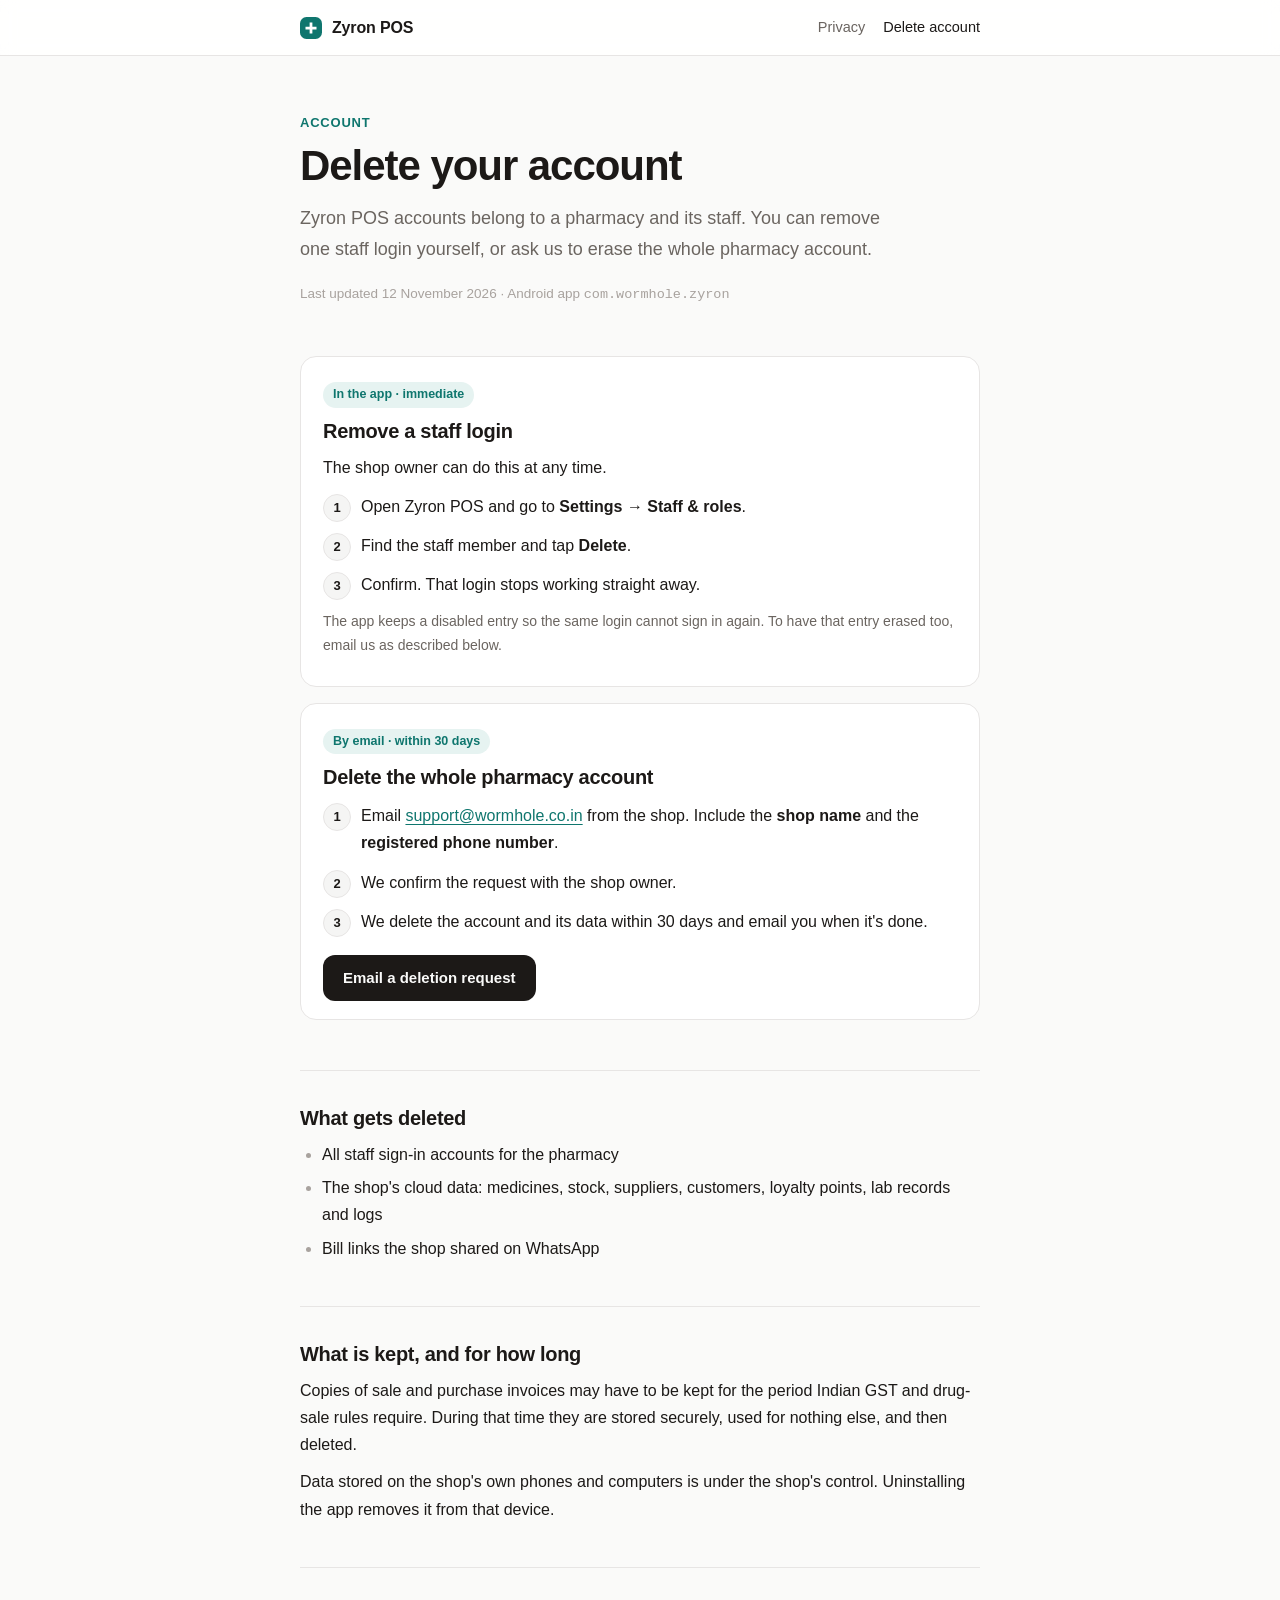
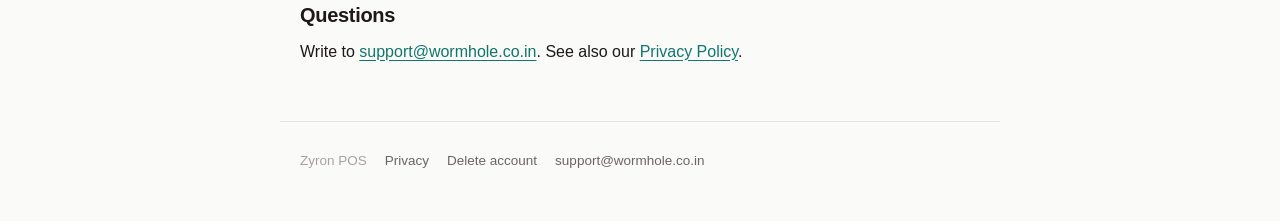
==== delete-account/index.html @ 27418847 "Privacy policy and account deletion pages for Zyron POS Co-Authored-By: Claude Opus 5.5 <noreply@ant" ====
<!doctype html>
<html lang="en">
<head>
<meta charset="utf-8">
<meta name="viewport" content="width=device-width, initial-scale=1">
<title>Delete your account · Zyron POS</title>
<meta name="description" content="How to delete a Zyron POS staff login or a whole pharmacy account, and what data is removed.">
<link rel="stylesheet" href="../style.css">
</head>
<body>
<header class="top"><div class="in">
  <a class="brand" href="../"><svg viewBox="0 0 24 24" width="22" height="22" aria-hidden="true"><rect width="24" height="24" rx="7" fill="currentColor"/><path d="M10.5 6h3v4.5H18v3h-4.5V18h-3v-4.5H6v-3h4.5z" style="fill:var(--surface)"/></svg>Zyron POS</a>
  <nav><a href="../privacy/">Privacy</a><a href="./" aria-current="page">Delete account</a></nav>
</div></header>

<main>
  <p class="eyebrow">Account</p>
  <h1>Delete your account</h1>
  <p class="lede">Zyron POS accounts belong to a pharmacy and its staff. You can remove one staff login yourself, or ask us to erase the whole pharmacy account.</p>
  <p class="meta">Last updated 12 November 2026 · Android app <code>com.wormhole.zyron</code></p>

  <section>
    <div class="card">
      <span class="tag">In the app · immediate</span>
      <h2>Remove a staff login</h2>
      <p>The shop owner can do this at any time.</p>
      <ol class="steps">
        <li>Open Zyron POS and go to <span class="path">Settings → Staff &amp; roles</span>.</li>
        <li>Find the staff member and tap <strong>Delete</strong>.</li>
        <li>Confirm. That login stops working straight away.</li>
      </ol>
      <p class="note">The app keeps a disabled entry so the same login cannot sign in again. To have that entry erased too, email us as described below.</p>
    </div>

    <div class="card">
      <span class="tag">By email · within 30 days</span>
      <h2>Delete the whole pharmacy account</h2>
      <ol class="steps">
        <li>Email <a href="mailto:support@wormhole.co.in">support@wormhole.co.in</a> from the shop. Include the <strong>shop name</strong> and the <strong>registered phone number</strong>.</li>
        <li>We confirm the request with the shop owner.</li>
        <li>We delete the account and its data within 30 days and email you when it's done.</li>
      </ol>
      <a class="btn" href="mailto:support@wormhole.co.in?subject=Delete%20my%20Zyron%20POS%20account&amp;body=Shop%20name%3A%20%0ARegistered%20phone%20number%3A%20%0A">Email a deletion request</a>
    </div>
  </section>

  <section>
    <h2>What gets deleted</h2>
    <ul>
      <li>All staff sign-in accounts for the pharmacy</li>
      <li>The shop's cloud data: medicines, stock, suppliers, customers, loyalty points, lab records and logs</li>
      <li>Bill links the shop shared on WhatsApp</li>
    </ul>
  </section>

  <section>
    <h2>What is kept, and for how long</h2>
    <p>Copies of sale and purchase invoices may have to be kept for the period Indian GST and drug-sale rules require. During that time they are stored securely, used for nothing else, and then deleted.</p>
    <p>Data stored on the shop's own phones and computers is under the shop's control. Uninstalling the app removes it from that device.</p>
  </section>

  <section>
    <h2>Questions</h2>
    <p>Write to <a href="mailto:support@wormhole.co.in">support@wormhole.co.in</a>. See also our <a href="../privacy/">Privacy Policy</a>.</p>
  </section>
</main>

<footer>
  <span>Zyron POS</span>
  <a href="../privacy/">Privacy</a>
  <a href="./">Delete account</a>
  <a href="mailto:support@wormhole.co.in">support@wormhole.co.in</a>
</footer>
</body>
</html>
---- style.css ----
:root {
  --bg: #fafaf9;
  --surface: #ffffff;
  --text: #1c1917;
  --muted: #6b6560;
  --faint: #a8a29e;
  --border: #e7e5e4;
  --soft: #f5f5f4;
  --accent: #0f766e;
  --accent-soft: #e6f3f1;
  color-scheme: light dark;
}
@media (prefers-color-scheme: dark) {
  :root {
    --bg: #0c0a09;
    --surface: #161412;
    --text: #f5f5f4;
    --muted: #a8a29e;
    --faint: #78716c;
    --border: #292524;
    --soft: #1c1917;
    --accent: #5eead4;
    --accent-soft: #10302c;
  }
}

* { box-sizing: border-box; }
html { -webkit-text-size-adjust: 100%; }
body {
  margin: 0;
  background: var(--bg);
  color: var(--text);
  font: 16px/1.7 -apple-system, BlinkMacSystemFont, "Segoe UI", Roboto, "Noto Sans", "Noto Sans Telugu", sans-serif;
  -webkit-font-smoothing: antialiased;
}
a { color: var(--accent); text-underline-offset: 3px; }
a:hover { text-decoration-thickness: 2px; }

/* Top bar */
.top { border-bottom: 1px solid var(--border); background: color-mix(in srgb, var(--surface) 85%, transparent); backdrop-filter: blur(8px); position: sticky; top: 0; z-index: 1; }
.top .in { max-width: 720px; margin: 0 auto; padding: 14px 20px; display: flex; flex-wrap: wrap; gap: 8px 20px; align-items: center; justify-content: space-between; }
.brand { display: inline-flex; align-items: center; gap: 10px; color: var(--text); text-decoration: none; font-weight: 650; letter-spacing: -.01em; }
.brand svg { color: var(--accent); }
nav { display: flex; gap: 18px; }
nav a { color: var(--muted); text-decoration: none; font-size: 14.5px; }
nav a:hover, nav a[aria-current="page"] { color: var(--text); }

/* Page */
main { max-width: 720px; margin: 0 auto; padding: 56px 20px 40px; }
.eyebrow { margin: 0; font-size: 13px; font-weight: 600; letter-spacing: .06em; text-transform: uppercase; color: var(--accent); }
h1 { margin: 8px 0 14px; font-size: clamp(30px, 6vw, 42px); line-height: 1.12; letter-spacing: -.025em; }
.lede { margin: 0; font-size: 18px; color: var(--muted); max-width: 60ch; }
.meta { margin: 18px 0 0; font-size: 13.5px; color: var(--faint); }

section { padding: 34px 0 6px; }
section + section { border-top: 1px solid var(--border); margin-top: 28px; }
h2 { margin: 0 0 10px; font-size: 20px; line-height: 1.3; letter-spacing: -.015em; }
h3 { margin: 0 0 4px; font-size: 16px; }
p { margin: 10px 0; }
ul, ol { margin: 10px 0; padding-left: 22px; }
li { margin: 6px 0; }
li::marker { color: var(--faint); }
strong { font-weight: 620; }

/* At-a-glance tiles */
.glance { display: grid; grid-template-columns: repeat(2, minmax(0, 1fr)); gap: 12px; margin: 36px 0 8px; padding: 0; list-style: none; }
.glance li { margin: 0; padding: 16px 18px; background: var(--surface); border: 1px solid var(--border); border-radius: 14px; font-size: 14.5px; color: var(--muted); line-height: 1.5; }
.glance b { display: block; margin-bottom: 2px; color: var(--text); font-size: 15px; }

/* Cards */
.card { background: var(--surface); border: 1px solid var(--border); border-radius: 16px; padding: 22px 22px 18px; margin: 16px 0; }
.card .tag { display: inline-block; margin-bottom: 10px; padding: 2px 10px; border-radius: 999px; background: var(--accent-soft); color: var(--accent); font-size: 12.5px; font-weight: 600; }
.steps { counter-reset: s; list-style: none; padding: 0; }
.steps li { counter-increment: s; position: relative; padding-left: 38px; margin: 12px 0; }
.steps li::before { content: counter(s); position: absolute; left: 0; top: 1px; width: 26px; height: 26px; border-radius: 50%; background: var(--soft); border: 1px solid var(--border); font-size: 13px; font-weight: 600; display: grid; place-items: center; color: var(--text); }
.path { font-weight: 600; white-space: nowrap; }

.btn { display: inline-flex; align-items: center; justify-content: center; min-height: 46px; padding: 0 20px; margin-top: 8px; border-radius: 12px; background: var(--text); color: var(--bg); font-weight: 600; font-size: 15px; text-decoration: none; }
.btn:hover { opacity: .9; }
.note { font-size: 14px; color: var(--muted); }

/* Links list on the home page */
.links { list-style: none; padding: 0; margin: 32px 0 0; display: grid; gap: 12px; }
.links li { margin: 0; }
.links a { display: flex; justify-content: space-between; align-items: center; gap: 16px; padding: 18px 20px; background: var(--surface); border: 1px solid var(--border); border-radius: 14px; color: var(--text); text-decoration: none; }
.links a:hover { border-color: var(--faint); }
.links span { color: var(--muted); font-size: 14px; }

footer { max-width: 720px; margin: 0 auto; padding: 28px 20px 48px; border-top: 1px solid var(--border); font-size: 13.5px; color: var(--faint); display: flex; flex-wrap: wrap; gap: 6px 18px; }
footer a { color: var(--muted); text-decoration: none; }
footer a:hover { color: var(--text); }

@media (max-width: 560px) {
  main { padding-top: 40px; }
  .glance { grid-template-columns: 1fr; }
}
@media print {
  .top, footer, .btn { display: none; }
  body { background: #fff; color: #000; }
}
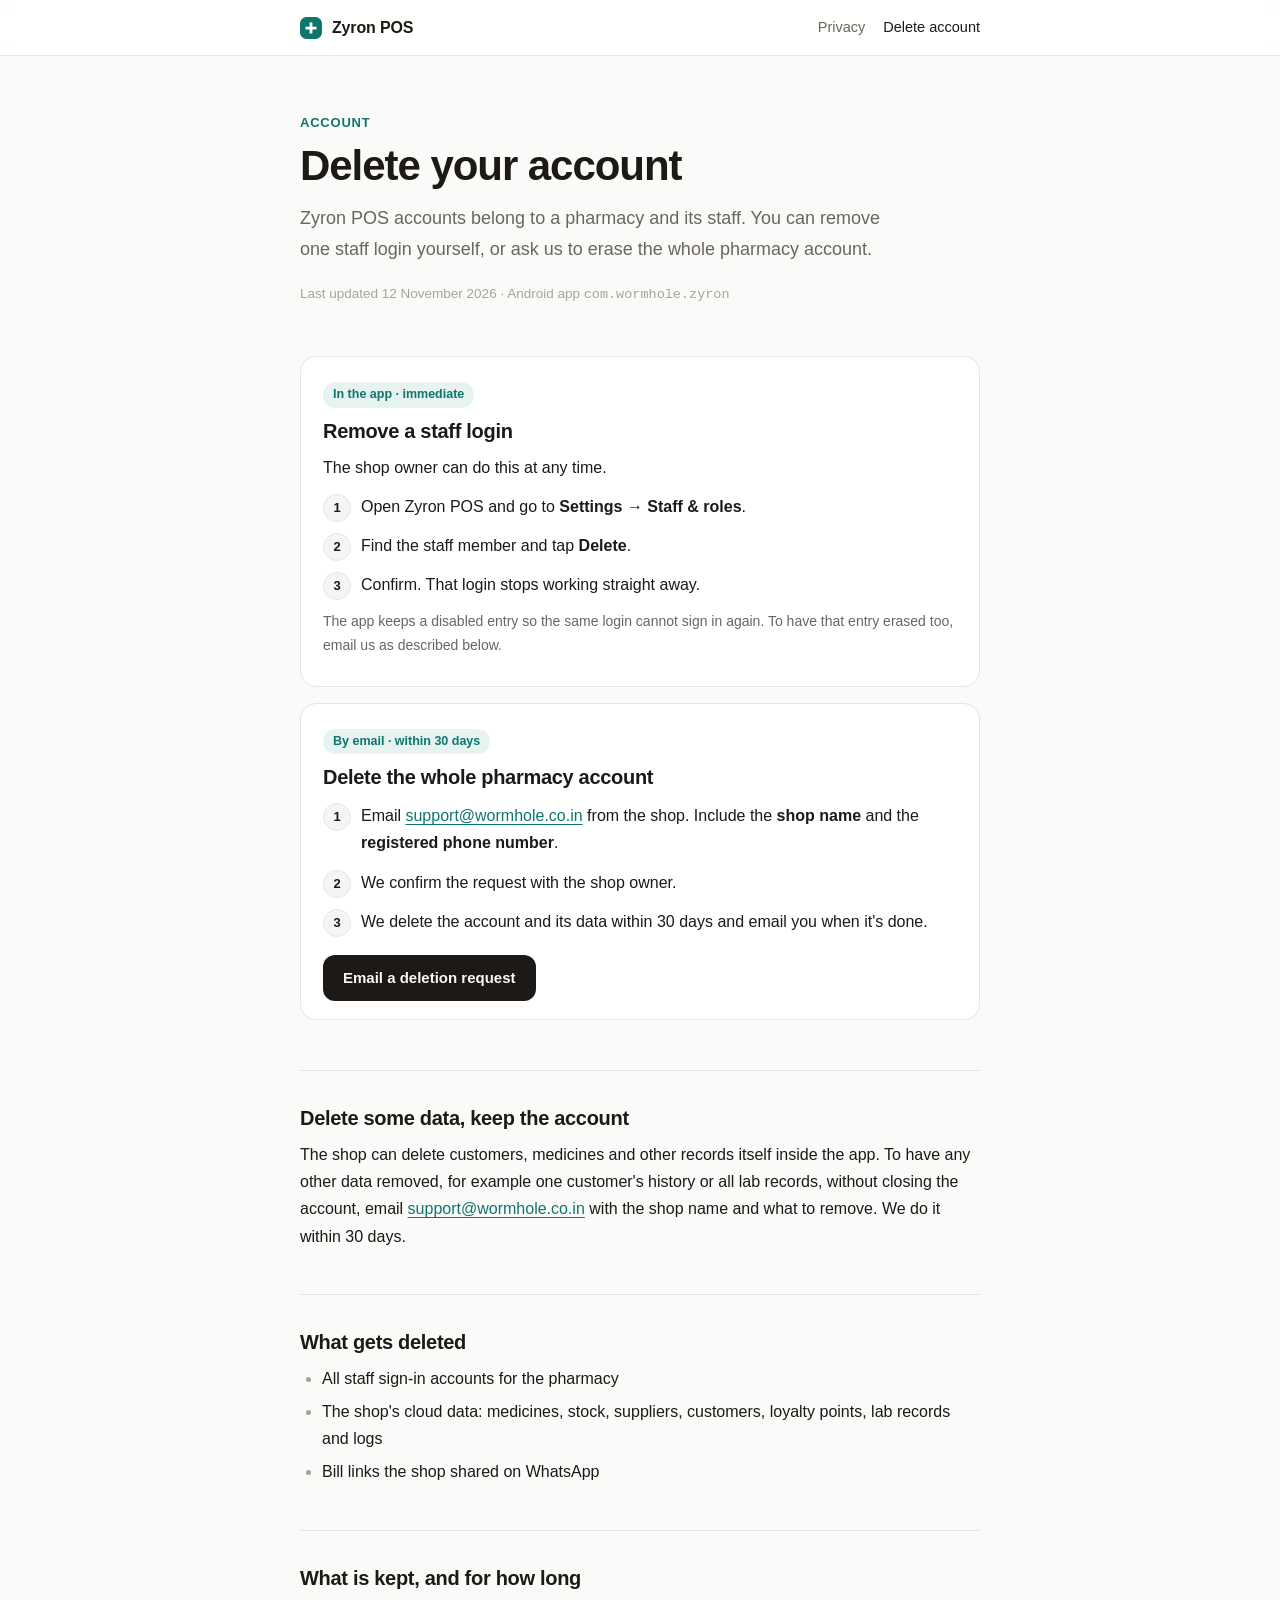
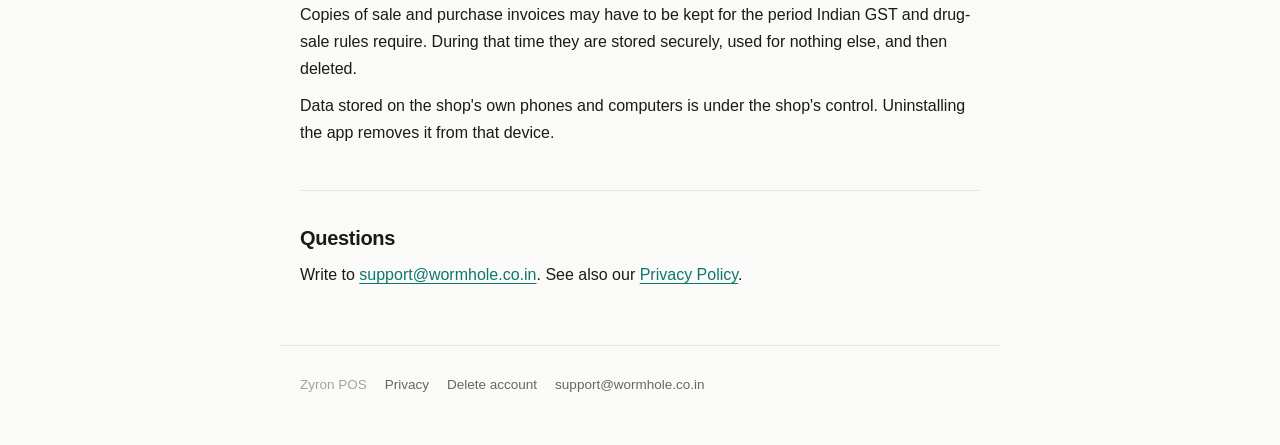
==== commit 5a5b8498: "Deletion page: how to delete some data without closing the account Co-Authored-By: Claude Opus 5.5 <" ====
--- a/delete-account/index.html
+++ b/delete-account/index.html
@@ -45,6 +45,11 @@
   </section>
 
   <section>
+    <h2>Delete some data, keep the account</h2>
+    <p>The shop can delete customers, medicines and other records itself inside the app. To have any other data removed, for example one customer's history or all lab records, without closing the account, email <a href="mailto:support@wormhole.co.in?subject=Delete%20some%20Zyron%20POS%20data">support@wormhole.co.in</a> with the shop name and what to remove. We do it within 30 days.</p>
+  </section>
+
+  <section>
     <h2>What gets deleted</h2>
     <ul>
       <li>All staff sign-in accounts for the pharmacy</li>
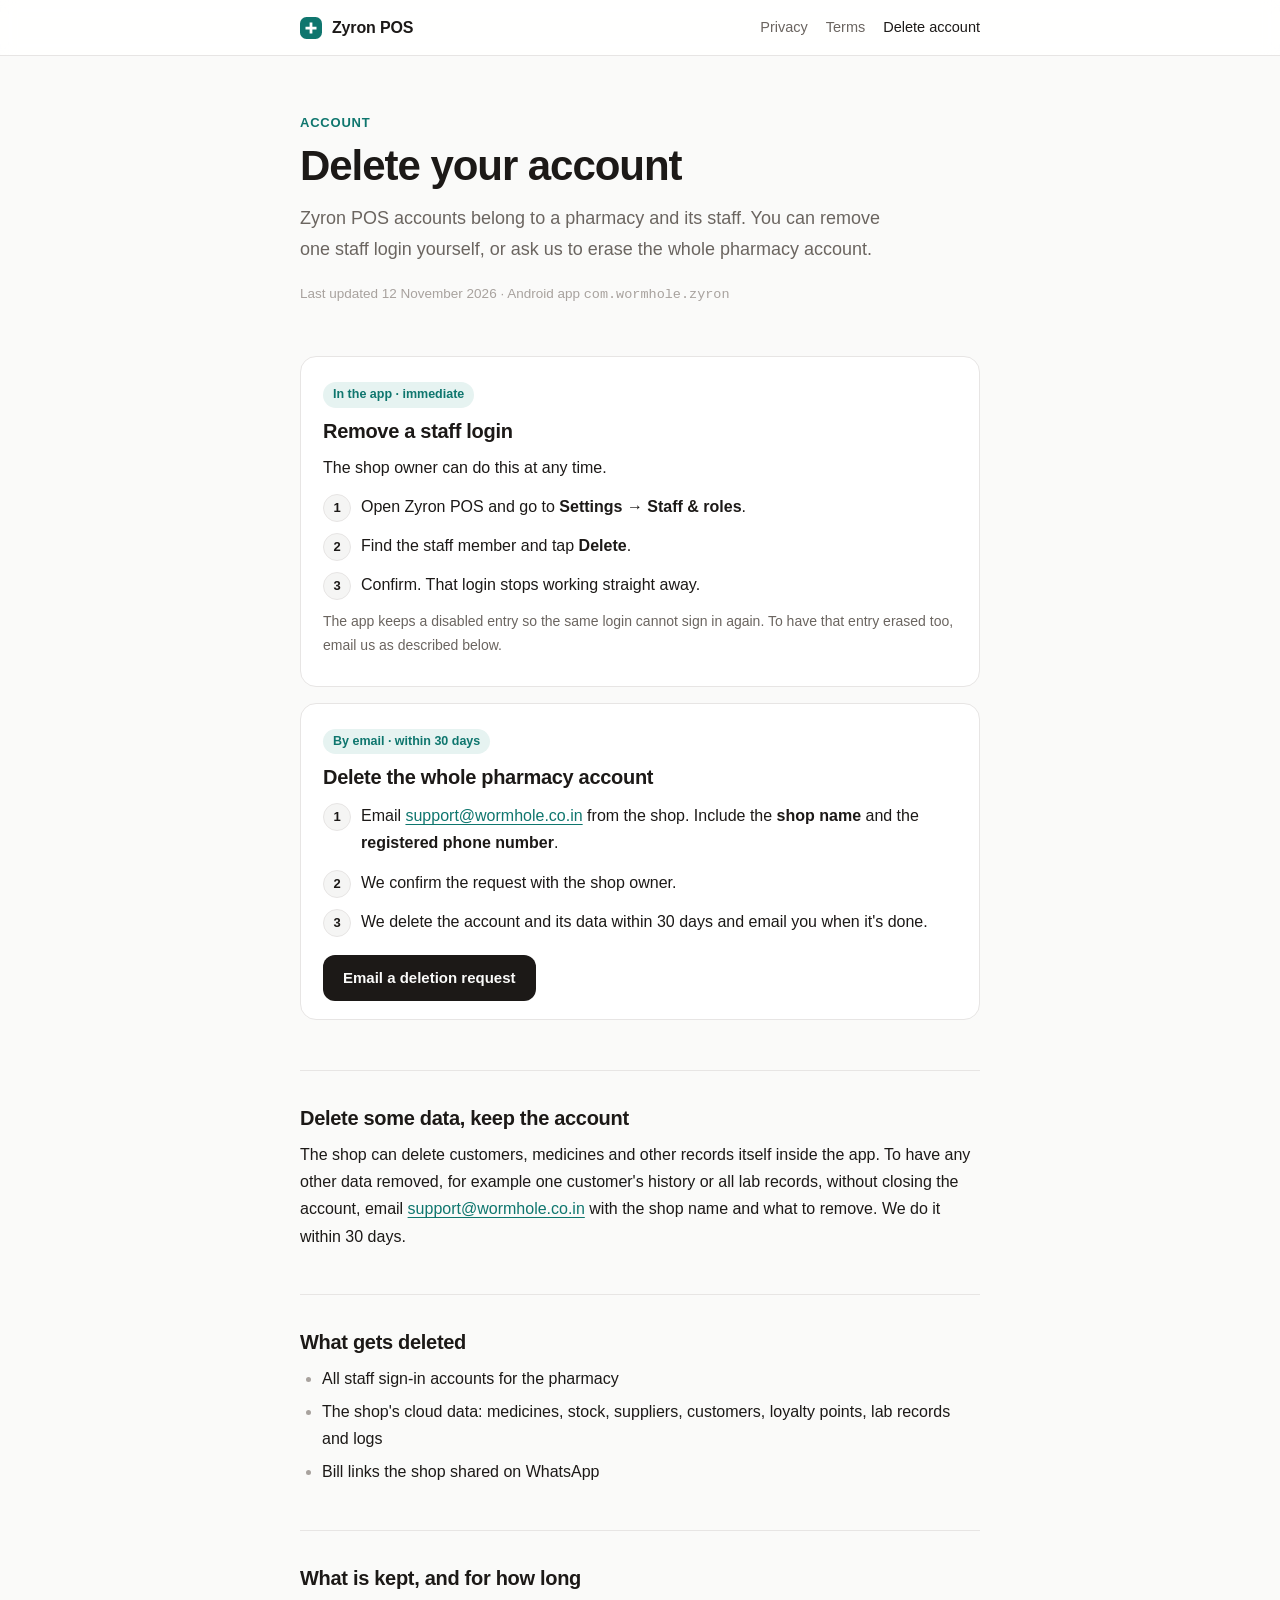
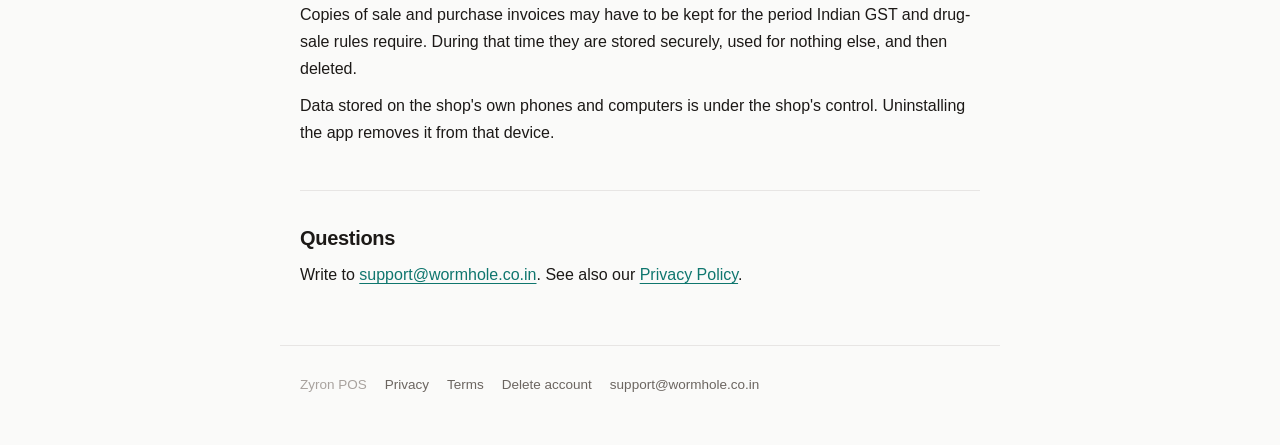
==== commit 6290bc33: "Add Terms of Service page; tighter header on phones Co-Authored-By: Claude Opus 5.5 <noreply@anthrop" ====
--- a/delete-account/index.html
+++ b/delete-account/index.html
@@ -10,7 +10,7 @@
 <body>
 <header class="top"><div class="in">
   <a class="brand" href="../"><svg viewBox="0 0 24 24" width="22" height="22" aria-hidden="true"><rect width="24" height="24" rx="7" fill="currentColor"/><path d="M10.5 6h3v4.5H18v3h-4.5V18h-3v-4.5H6v-3h4.5z" style="fill:var(--surface)"/></svg>Zyron POS</a>
-  <nav><a href="../privacy/">Privacy</a><a href="./" aria-current="page">Delete account</a></nav>
+  <nav><a href="../privacy/">Privacy</a><a href="../terms/">Terms</a><a href="./" aria-current="page">Delete account</a></nav>
 </div></header>
 
 <main>
@@ -73,6 +73,7 @@
 <footer>
   <span>Zyron POS</span>
   <a href="../privacy/">Privacy</a>
+  <a href="../terms/">Terms</a>
   <a href="./">Delete account</a>
   <a href="mailto:support@wormhole.co.in">support@wormhole.co.in</a>
 </footer>
--- a/style.css
+++ b/style.css
@@ -91,6 +91,9 @@
 footer a:hover { color: var(--text); }
 
 @media (max-width: 560px) {
+  .top .in { padding: 14px 16px; gap: 8px 12px; }
+  nav { gap: 14px; }
+  nav a { font-size: 14px; }
   main { padding-top: 40px; }
   .glance { grid-template-columns: 1fr; }
 }
